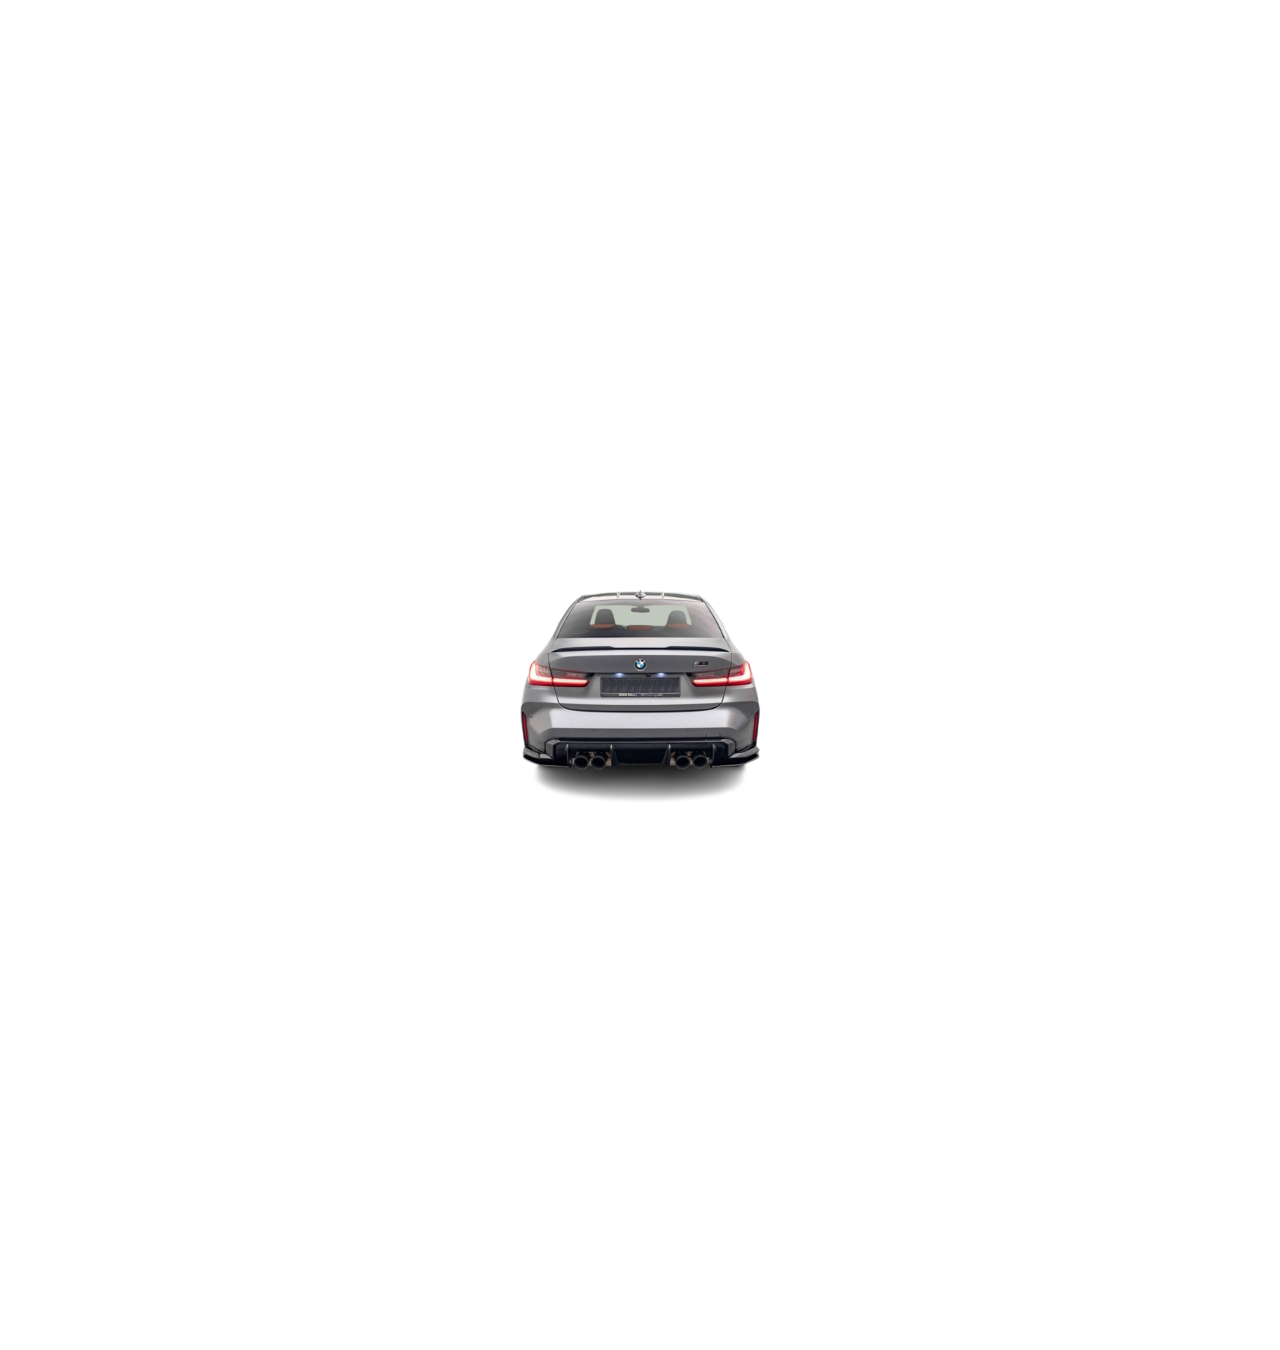
==== game.html @ f03364f7 "game page" ====
<!DOCTYPE html>
<html lang="en">

<head>
    <meta charset="UTF-8">
    <meta name="viewport" content="width=device-width, initial-scale=1.0">
    <link href="https://fonts.googleapis.com/css2?family=Poppins:wght@400;600;700&display=swap" rel="stylesheet">
    <link rel="stylesheet" href="css/game.css">
    <script src="js/script.js"></script>
    <title>Traffic Dash</title>
</head>

<body>
    <div class="user">
        <img src="images/car.png" id="car">
    </div>

</body>

</html>
---- css/game.css ----
body{
    display: flex;
    justify-content: center;
    align-items: center;
    margin: 0;
    padding: 0;
    min-height: 150vh;
    font-family: "Poppins", sans-serif;
}

.user{
    display: flex;
    align-items: center;
    justify-content: center;;
}

.user img{

    width: 75%;
    height: 75%;
}
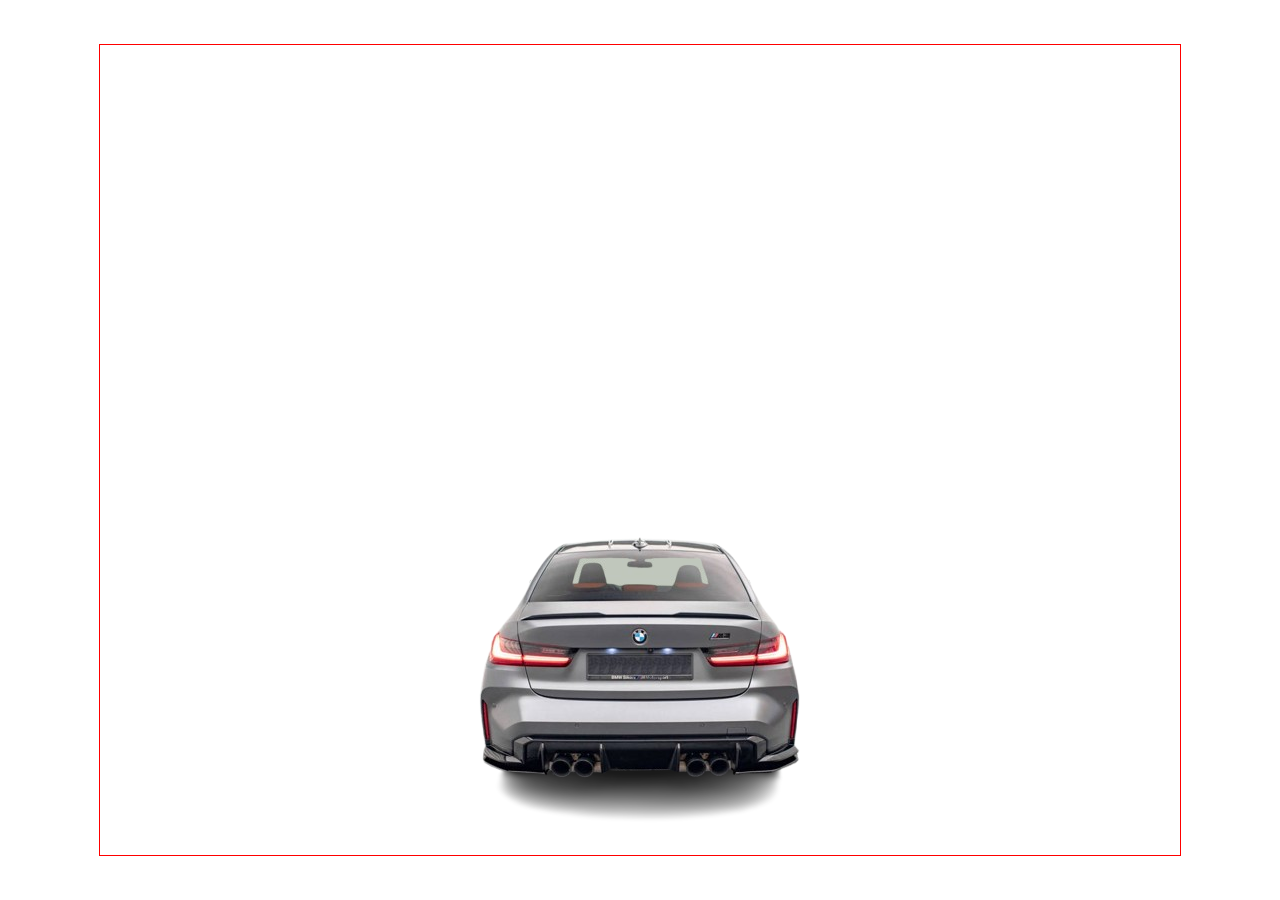
==== commit c3ed437c: "fixed user" ====
--- a/game.html
+++ b/game.html
@@ -11,8 +11,12 @@
 </head>
 
 <body>
-    <div class="user">
-        <img src="images/car.png" id="car">
+    <div class="game-container">
+
+
+        <div class="user">
+            <img src="images/car.png" id="car">
+        </div>
     </div>
 
 </body>
--- a/css/game.css
+++ b/css/game.css
@@ -4,18 +4,28 @@
     align-items: center;
     margin: 0;
     padding: 0;
-    min-height: 150vh;
+    min-height: 100vh;
     font-family: "Poppins", sans-serif;
+    overflow: hidden;
+}
+
+.game-container{
+    width: 120vh;
+    height: 90vh;
+    margin: auto;
+    position: relative;
+    border: 1px solid red;
+
 }
 
 .user{
     display: flex;
-    align-items: center;
-    justify-content: center;;
+    align-items: flex-end;
+    justify-content: center;
+    height: 100%;
 }
 
 .user img{
+    width: 30   %;
 
-    width: 75%;
-    height: 75%;
 }